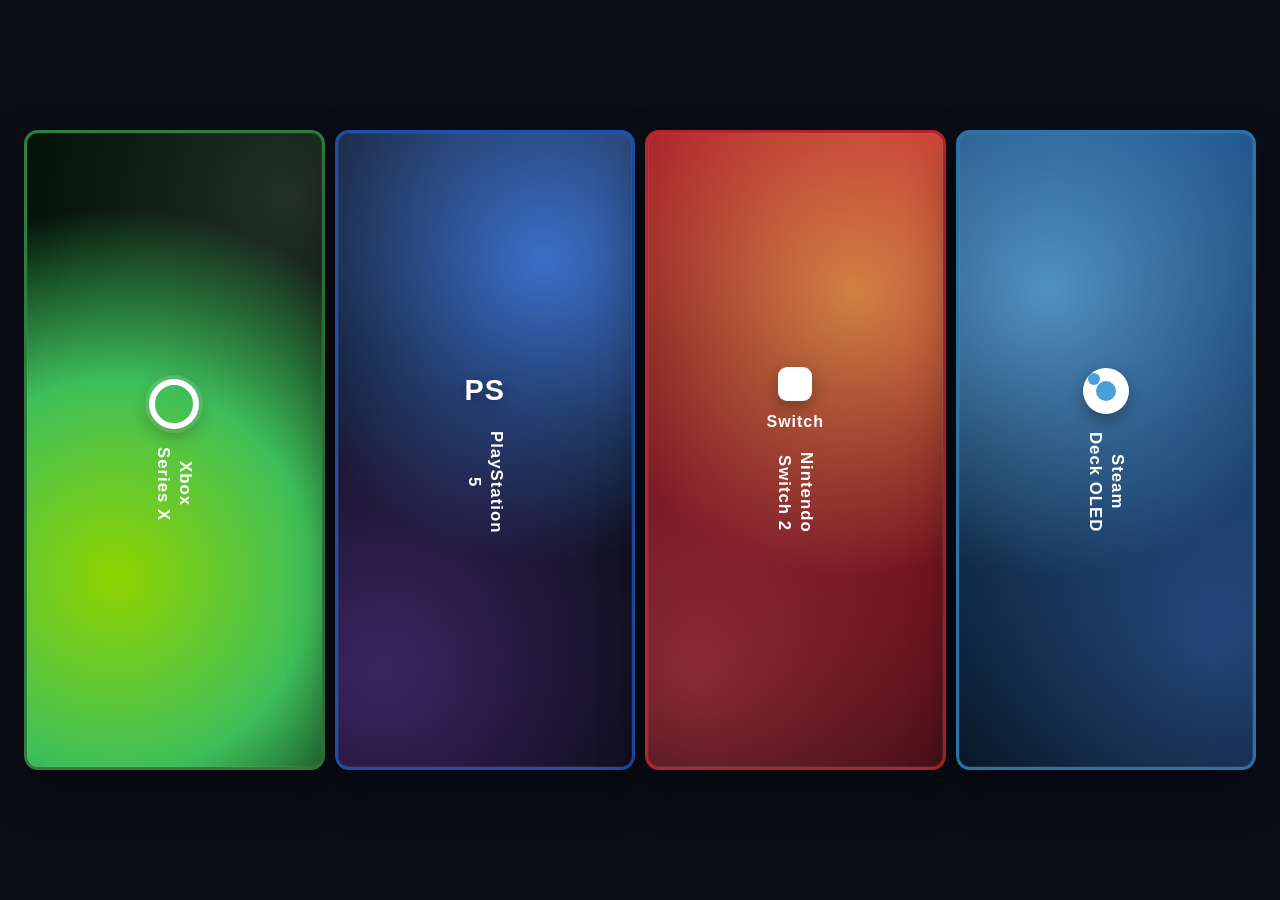
==== html/index.html @ 854f0291 "Agregar archivos HTML y CSS para la interfaz de la zona de juegos" ====
<!DOCTYPE html>
<html lang="es">
<head>
    <meta charset="UTF-8">
    <meta name="viewport" content="width=device-width, initial-scale=1.0">
    <title>Game Zone🎮</title>
    <link rel="stylesheet" href="../css/index.css">
</head>
<body>

    <main class="pantalla-consolas">

        <div class="mosaico-consolas">

            <article class="franja franja-xbox">
                <div class="franja-colapsada">
                    <div class="logo-marca logo-xbox">
                        <span class="aro-xbox"></span>
                    </div>
                    <h3 class="franja-nombre">Xbox<br>Series X</h3>
                </div>
                <div class="franja-expandida">
                    <span class="marca">Microsoft</span>
                    <h3>Xbox Series X</h3>
                    <p class="franja-control">Control: <strong>Xbox Wireless Controller</strong></p>

                    <p class="franja-subtitulo">Juegos más destacados</p>
                    <div class="juegos-destacados">
                        <div class="juego-bloque jb-1"><span>Halo Infinite</span></div>
                        <div class="juego-bloque jb-2"><span>Forza Horizon 5</span></div>
                        <div class="juego-bloque jb-3"><span>Gears 5</span></div>
                        <div class="juego-bloque jb-4"><span>Starfield</span></div>
                    </div>
                </div>
            </article>

            <article class="franja franja-ps5">
                <div class="franja-colapsada">
                    <div class="logo-marca logo-ps">
                        <span>PS</span>
                    </div>
                    <h3 class="franja-nombre">PlayStation<br>5</h3>
                </div>
                <div class="franja-expandida">
                    <span class="marca">Sony</span>
                    <h3>PlayStation 5</h3>
                    <p class="franja-control">Control: <strong>DualSense</strong></p>

                    <p class="franja-subtitulo">Juegos más destacados</p>
                    <div class="juegos-destacados">
                        <div class="juego-bloque jb-1"><span>The Last of Us Part II</span></div>
                        <div class="juego-bloque jb-2"><span>God of War Ragnarök</span></div>
                        <div class="juego-bloque jb-3"><span>Spider-Man 2</span></div>
                        <div class="juego-bloque jb-4"><span>Final Fantasy VII Rebirth</span></div>
                    </div>
                </div>
            </article>

            <article class="franja franja-switch">
                <div class="franja-colapsada">
                    <div class="logo-marca logo-switch">
                        <span class="ficha-roja"></span>
                        <span class="texto-switch">Switch</span>
                    </div>
                    <h3 class="franja-nombre">Nintendo<br>Switch 2</h3>
                </div>
                <div class="franja-expandida">
                    <span class="marca">Nintendo</span>
                    <h3>Nintendo Switch 2</h3>
                    <p class="franja-control">Control: <strong>Joy-Con 2</strong></p>

                    <p class="franja-subtitulo">Juegos más destacados</p>
                    <div class="juegos-destacados">
                        <div class="juego-bloque jb-1"><span>Mario Kart World</span></div>
                        <div class="juego-bloque jb-2"><span>Zelda: Tears of the Kingdom</span></div>
                        <div class="juego-bloque jb-3"><span>Animal Crossing</span></div>
                        <div class="juego-bloque jb-4"><span>Donkey Kong Country</span></div>
                    </div>
                </div>
            </article>

            <article class="franja franja-steam">
                <div class="franja-colapsada">
                    <div class="logo-marca logo-steam">
                        <span class="engranaje-steam"></span>
                    </div>
                    <h3 class="franja-nombre">Steam<br>Deck OLED</h3>
                </div>
                <div class="franja-expandida">
                    <span class="marca">Valve</span>
                    <h3>Steam Deck OLED</h3>
                    <p class="franja-control">Control: <strong>Mandos integrados</strong></p>

                    <p class="franja-subtitulo">Juegos más destacados</p>
                    <div class="juegos-destacados">
                        <div class="juego-bloque jb-1"><span>Elden Ring</span></div>
                        <div class="juego-bloque jb-2"><span>Baldur's Gate 3</span></div>
                        <div class="juego-bloque jb-3"><span>Cyberpunk 2077</span></div>
                        <div class="juego-bloque jb-4"><span>Hades II</span></div>
                    </div>
                </div>
            </article>

        </div>

    </main>

</body>
</html>
---- css/index.css ----
/* ===== Variables y base ===== */

:root {
    --fondo: #0b0d17;
    --borde: #272c42;
    --texto: #eef0f8;
    --ps5: #2e6ff2;
    --xbox: #3fbf5a;
    --xbox-lima: #8fd400;
    --switch: #e63946;
    --steam: #4a9fd8;
    --radio: 14px;
}

* {
    margin: 0;
    padding: 0;
    box-sizing: border-box;
}

html, body {
    height: 100%;
}

body {
    font-family: "Segoe UI", Tahoma, Geneva, Verdana, sans-serif;
    background-color: var(--fondo);
    color: var(--texto);
    line-height: 1.6;
}

/* ===== Pantalla única: mosaico de consolas ===== */

.pantalla-consolas {
    display: flex;
    align-items: center;
    justify-content: center;
    min-height: 100vh;
    padding: 24px;
}

.mosaico-consolas {
    display: flex;
    gap: 10px;
    width: 100%;
    max-width: 1300px;
    height: 640px;
}

.franja {
    position: relative;
    flex: 1;
    display: flex;
    align-items: center;
    border-radius: var(--radio);
    overflow: hidden;
    cursor: pointer;
    border: 3px solid var(--borde-marca, var(--borde));
    box-shadow: 0 20px 45px rgba(0, 0, 0, 0.4), inset 0 0 0 1px rgba(255, 255, 255, 0.06);
    transition: flex-grow 0.6s cubic-bezier(0.2, 0.8, 0.2, 1),
                box-shadow 0.4s ease,
                border-color 0.4s ease;
    color: #fff;
}

.franja:hover {
    border-color: #ffffff;
    box-shadow: 0 20px 55px rgba(0, 0, 0, 0.5),
                0 0 0 4px var(--glow-marca, rgba(255, 255, 255, 0.25)),
                0 0 55px 6px var(--glow-marca, rgba(255, 255, 255, 0.25));
}

.franja-xbox { --borde-marca: #2f7d3f; --glow-marca: rgba(143, 212, 0, 0.55); }
.franja-ps5 { --borde-marca: #1d4fb0; --glow-marca: rgba(70, 140, 255, 0.55); }
.franja-switch { --borde-marca: #b5232f; --glow-marca: rgba(230, 57, 70, 0.55); }
.franja-steam { --borde-marca: #2a72a8; --glow-marca: rgba(74, 159, 216, 0.55); }

.mosaico-consolas:hover .franja {
    flex-grow: 1;
}

.mosaico-consolas:hover .franja:hover {
    flex-grow: 6;
}

/* ---- Contenido visible mientras la franja está angosta ---- */

.franja-colapsada {
    position: absolute;
    inset: 0;
    z-index: 1;
    display: flex;
    flex-direction: column;
    align-items: center;
    justify-content: center;
    gap: 18px;
    padding: 20px;
    text-align: center;
    opacity: 1;
    transition: opacity 0.35s ease;
}

.franja:hover .franja-colapsada {
    opacity: 0;
    pointer-events: none;
}

.franja-nombre {
    font-size: 1.05rem;
    line-height: 1.3;
    writing-mode: vertical-rl;
    text-orientation: mixed;
    letter-spacing: 1px;
}

/* ---- Contenido que aparece al expandirse ---- */

.franja-expandida {
    position: relative;
    z-index: 1;
    width: 100%;
    padding: 40px;
    opacity: 0;
    transform: translateY(10px);
    transition: opacity 0.4s ease 0.15s, transform 0.4s ease 0.15s;
}

.franja:hover .franja-expandida {
    opacity: 1;
    transform: translateY(0);
}

.franja-expandida .marca {
    font-size: 0.75rem;
    font-weight: 700;
    letter-spacing: 2px;
    text-transform: uppercase;
    color: rgba(255, 255, 255, 0.7);
}

.franja-expandida h3 {
    font-size: 1.8rem;
    margin: 6px 0 12px;
    white-space: nowrap;
}

.franja-control {
    font-size: 0.9rem;
    color: rgba(255, 255, 255, 0.85);
    margin-bottom: 26px;
}

.franja-subtitulo {
    font-size: 0.75rem;
    font-weight: 700;
    letter-spacing: 1.5px;
    text-transform: uppercase;
    color: rgba(255, 255, 255, 0.6);
    margin-bottom: 14px;
}

.juegos-destacados {
    display: grid;
    grid-template-columns: repeat(4, 1fr);
    gap: 14px;
    max-width: 640px;
}

.juego-bloque {
    position: relative;
    aspect-ratio: 3 / 4;
    display: flex;
    align-items: flex-end;
    border-radius: 10px;
    padding: 12px;
    overflow: hidden;
    border: 2px solid rgba(255, 255, 255, 0.14);
    box-shadow: 0 10px 22px rgba(0, 0, 0, 0.4);
    transition: transform 0.25s ease, border-color 0.25s ease, box-shadow 0.25s ease;
}

.juego-bloque:hover {
    transform: translateY(-6px);
    border-color: var(--borde-bloque, rgba(255, 255, 255, 0.5));
    box-shadow: 0 14px 28px rgba(0, 0, 0, 0.5), 0 0 20px var(--borde-bloque, rgba(255, 255, 255, 0.35));
}

.juego-bloque span {
    position: relative;
    z-index: 1;
    font-size: 0.85rem;
    font-weight: 700;
    line-height: 1.25;
    text-shadow: 0 2px 10px rgba(0, 0, 0, 0.7);
}

/* Cada bloque simula una portada con un patrón abstracto distinto,
   hecho solo con gradientes de CSS (sin ninguna imagen ni arte real). */

.juego-bloque::before,
.juego-bloque::after {
    content: "";
    position: absolute;
}

/* jb-1: franjas diagonales */
.jb-1 {
    --borde-bloque: rgba(255, 140, 66, 0.7);
    background: linear-gradient(155deg, #b6551f, #401708);
}

.jb-1::before {
    inset: 0;
    background: repeating-linear-gradient(
        45deg,
        rgba(255, 255, 255, 0.08) 0 10px,
        transparent 10px 26px
    );
}

.jb-1::after {
    left: -20%;
    right: -20%;
    bottom: -30%;
    height: 60%;
    background: radial-gradient(circle, rgba(255, 255, 255, 0.18), transparent 70%);
}

/* jb-2: círculos concéntricos */
.jb-2 {
    --borde-bloque: rgba(184, 108, 255, 0.7);
    background: linear-gradient(155deg, #7c3fc9, #2a1345);
}

.jb-2::before {
    top: 14%;
    right: -18%;
    width: 70%;
    aspect-ratio: 1;
    border-radius: 50%;
    border: 2px solid rgba(255, 255, 255, 0.16);
    box-shadow: inset 0 0 0 16px rgba(255, 255, 255, 0.05);
}

.jb-2::after {
    inset: 0;
    background: linear-gradient(180deg, transparent 60%, rgba(0, 0, 0, 0.55));
}

/* jb-3: cuadrícula fina */
.jb-3 {
    --borde-bloque: rgba(66, 224, 168, 0.7);
    background: linear-gradient(155deg, #1a8f63, #0a3324);
}

.jb-3::before {
    inset: 0;
    background-image:
        linear-gradient(0deg, rgba(255, 255, 255, 0.09) 1px, transparent 1px),
        linear-gradient(90deg, rgba(255, 255, 255, 0.09) 1px, transparent 1px);
    background-size: 18px 18px;
}

.jb-3::after {
    left: 0;
    right: 0;
    bottom: -10%;
    height: 55%;
    background: linear-gradient(180deg, transparent, rgba(0, 0, 0, 0.6));
}

/* jb-4: rayo/destello angular */
.jb-4 {
    --borde-bloque: rgba(255, 209, 66, 0.7);
    background: linear-gradient(155deg, #c98a1f, #402c08);
}

.jb-4::before {
    top: -30%;
    left: 30%;
    width: 3px;
    height: 160%;
    background: rgba(255, 255, 255, 0.35);
    transform: rotate(20deg);
    box-shadow: -24px 10px 0 -1px rgba(255, 255, 255, 0.12),
                24px -10px 0 -1px rgba(255, 255, 255, 0.12);
}

.jb-4::after {
    inset: 0;
    background: radial-gradient(circle at 30% 100%, rgba(255, 255, 255, 0.2), transparent 60%);
}

/* ---- Logos hechos con CSS puro ---- */

.logo-marca {
    display: flex;
    align-items: center;
    justify-content: center;
}

.logo-ps span {
    font-size: 1.8rem;
    font-weight: 800;
    letter-spacing: 1px;
    text-shadow: 0 4px 14px rgba(0, 0, 0, 0.35);
}

.logo-xbox .aro-xbox {
    width: 50px;
    height: 50px;
    border-radius: 50%;
    border: 6px solid #fff;
    box-shadow: 0 0 0 4px rgba(255, 255, 255, 0.15), 0 6px 18px rgba(0, 0, 0, 0.3);
}

.logo-switch {
    flex-direction: column;
    gap: 8px;
}

.logo-switch .ficha-roja {
    width: 34px;
    height: 34px;
    border-radius: 9px;
    background-color: #fff;
    box-shadow: 0 6px 16px rgba(0, 0, 0, 0.3);
}

.logo-switch .texto-switch {
    font-size: 1rem;
    font-weight: 800;
    letter-spacing: 1px;
}

.logo-steam .engranaje-steam {
    position: relative;
    width: 46px;
    height: 46px;
    border-radius: 50%;
    background-color: #fff;
    box-shadow: 0 6px 16px rgba(0, 0, 0, 0.3);
}

.logo-steam .engranaje-steam::before {
    content: "";
    position: absolute;
    top: 50%;
    left: 50%;
    width: 20px;
    height: 20px;
    border-radius: 50%;
    background-color: var(--steam);
    transform: translate(-50%, -50%);
}

.logo-steam .engranaje-steam::after {
    content: "";
    position: absolute;
    top: 5px;
    left: 5px;
    width: 12px;
    height: 12px;
    border-radius: 50%;
    background-color: var(--steam);
}

/* =========================================================
   Fondo temático de cada franja
   ========================================================= */

.franja-xbox {
    background:
        radial-gradient(circle at 30% 70%, var(--xbox-lima) 0%, var(--xbox) 40%, transparent 75%),
        radial-gradient(circle at 90% 10%, rgba(255, 255, 255, 0.12), transparent 40%),
        #04140a;
}

.franja-ps5 {
    background:
        radial-gradient(circle at 70% 20%, rgba(70, 140, 255, 0.75), transparent 55%),
        radial-gradient(circle at 15% 85%, rgba(155, 90, 255, 0.35), transparent 55%),
        linear-gradient(200deg, #1b2130 0%, #0a0d16 55%, #05070d 100%);
}

.franja-switch {
    background:
        radial-gradient(circle at 70% 25%, rgba(255, 214, 92, 0.55), transparent 55%),
        radial-gradient(circle at 15% 85%, rgba(255, 90, 110, 0.4), transparent 55%),
        linear-gradient(200deg, #c0202f 0%, #6e0f1c 55%, #22060b 100%);
}

.franja-steam {
    background:
        radial-gradient(circle at 30% 25%, rgba(120, 200, 255, 0.6), transparent 55%),
        radial-gradient(circle at 85% 80%, rgba(90, 140, 255, 0.3), transparent 55%),
        linear-gradient(200deg, #1c5188 0%, #10304f 55%, #061420 100%);
}

/* ===== Responsive ===== */

@media (max-width: 768px) {
    .pantalla-consolas {
        padding: 16px;
    }

    /* En pantallas medianas el mosaico se apila en columna:
       cada franja se expande en altura en vez de en ancho. */
    .mosaico-consolas {
        flex-direction: column;
        height: auto;
    }

    .franja {
        flex: none;
        height: 90px;
        transition: height 0.6s cubic-bezier(0.2, 0.8, 0.2, 1);
    }

    .mosaico-consolas:hover .franja {
        flex-grow: 0;
    }

    .franja:hover {
        height: 420px;
    }

    .franja-nombre {
        writing-mode: horizontal-tb;
    }

    .franja-colapsada {
        flex-direction: row;
        gap: 14px;
    }

    .franja-expandida {
        padding: 24px;
    }

    .franja-expandida h3 {
        white-space: normal;
    }

    .juegos-destacados {
        grid-template-columns: repeat(2, 1fr);
        max-width: none;
    }
}
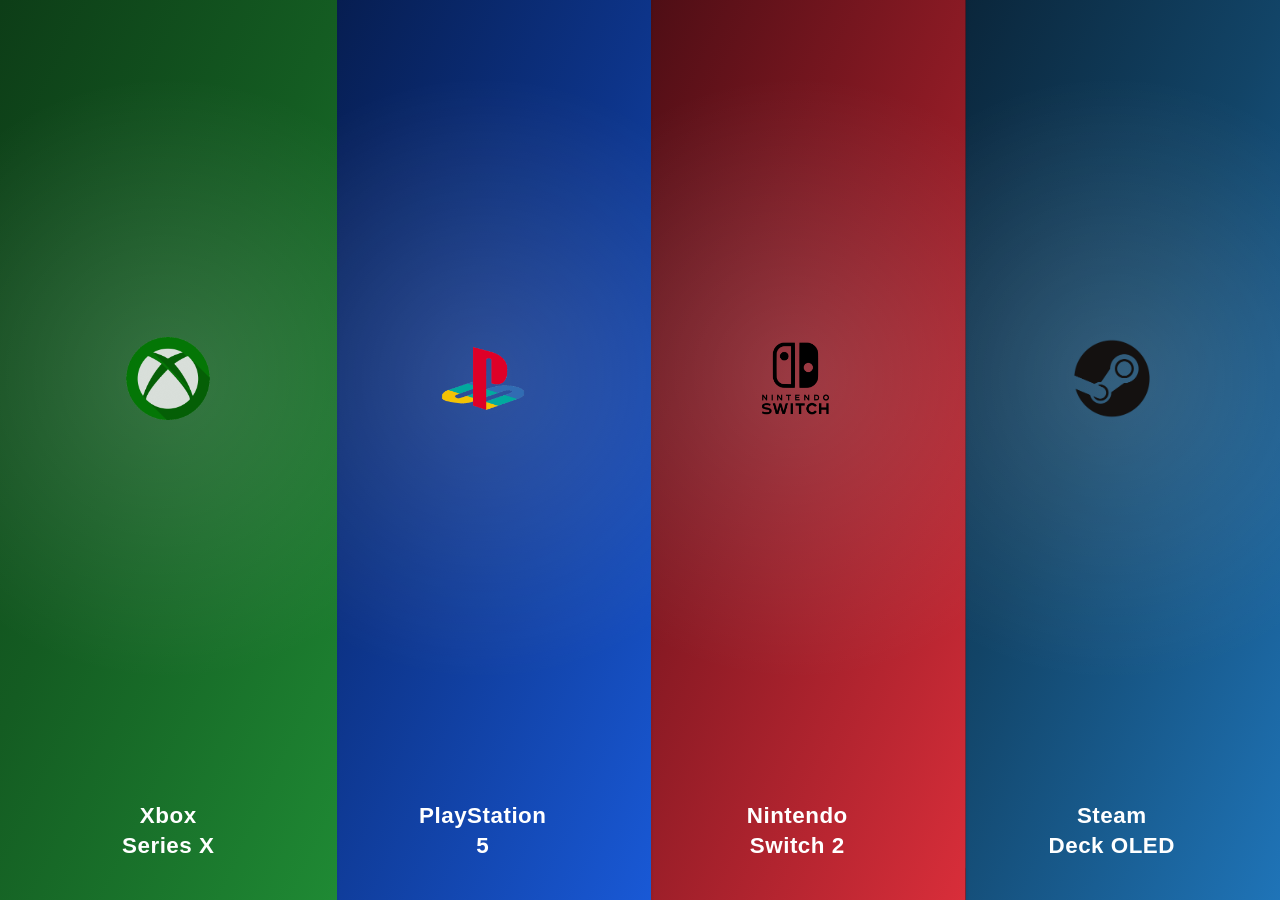
==== commit 432cbcbe: "Se mejoro el diseño de la pagina y se agregaron las imagenes de los video juegos y los logos de cada" ====
--- a/html/index.html
+++ b/html/index.html
@@ -13,10 +13,9 @@
         <div class="mosaico-consolas">
 
             <article class="franja franja-xbox">
+                <div class="franja-fondo-consola"></div>
+                <div class="franja-fondo-marca"></div>
                 <div class="franja-colapsada">
-                    <div class="logo-marca logo-xbox">
-                        <span class="aro-xbox"></span>
-                    </div>
                     <h3 class="franja-nombre">Xbox<br>Series X</h3>
                 </div>
                 <div class="franja-expandida">
@@ -26,19 +25,18 @@
 
                     <p class="franja-subtitulo">Juegos más destacados</p>
                     <div class="juegos-destacados">
-                        <div class="juego-bloque jb-1"><span>Halo Infinite</span></div>
-                        <div class="juego-bloque jb-2"><span>Forza Horizon 5</span></div>
-                        <div class="juego-bloque jb-3"><span>Gears 5</span></div>
-                        <div class="juego-bloque jb-4"><span>Starfield</span></div>
+                        <div class="juego-bloque jb-1 jb-foto"><img src="../imagnes/halo-infinite.webp" alt="Halo Infinite"><span>Halo Infinite</span></div>
+                        <div class="juego-bloque jb-2 jb-foto"><img src="../imagnes/forza-horizon-6-japan.jpg" alt="Forza Horizon 5"><span>Forza Horizon 5</span></div>
+                        <div class="juego-bloque jb-3 jb-foto"><img src="../imagnes/gears-5.jpg" alt="Gears 5"><span>Gears 5</span></div>
+                        <div class="juego-bloque jb-4 jb-foto"><img src="../imagnes/starfield.jpg" alt="Starfield"><span>Starfield</span></div>
                     </div>
                 </div>
             </article>
 
             <article class="franja franja-ps5">
+                <div class="franja-fondo-consola"></div>
+                <div class="franja-fondo-marca"></div>
                 <div class="franja-colapsada">
-                    <div class="logo-marca logo-ps">
-                        <span>PS</span>
-                    </div>
                     <h3 class="franja-nombre">PlayStation<br>5</h3>
                 </div>
                 <div class="franja-expandida">
@@ -48,20 +46,18 @@
 
                     <p class="franja-subtitulo">Juegos más destacados</p>
                     <div class="juegos-destacados">
-                        <div class="juego-bloque jb-1"><span>The Last of Us Part II</span></div>
-                        <div class="juego-bloque jb-2"><span>God of War Ragnarök</span></div>
-                        <div class="juego-bloque jb-3"><span>Spider-Man 2</span></div>
-                        <div class="juego-bloque jb-4"><span>Final Fantasy VII Rebirth</span></div>
+                        <div class="juego-bloque jb-1 jb-foto"><img src="../imagnes/the_las_of_us_2.jpg" alt="The Last of Us Part II"><span>The Last of Us Part II</span></div>
+                        <div class="juego-bloque jb-2 jb-foto"><img src="../imagnes/god_of_war.jpg" alt="God of War Ragnarök"><span>God of War Ragnarök</span></div>
+                        <div class="juego-bloque jb-3 jb-foto"><img src="../imagnes/spider_man_2.jpg" alt="Spider-Man 2"><span>Spider-Man 2</span></div>
+                        <div class="juego-bloque jb-4 jb-foto"><img src="../imagnes/FFVIIRemake.png" alt="Final Fantasy VII Rebirth"><span>Final Fantasy VII Rebirth</span></div>
                     </div>
                 </div>
             </article>
 
             <article class="franja franja-switch">
+                <div class="franja-fondo-consola"></div>
+                <div class="franja-fondo-marca"></div>
                 <div class="franja-colapsada">
-                    <div class="logo-marca logo-switch">
-                        <span class="ficha-roja"></span>
-                        <span class="texto-switch">Switch</span>
-                    </div>
                     <h3 class="franja-nombre">Nintendo<br>Switch 2</h3>
                 </div>
                 <div class="franja-expandida">
@@ -71,19 +67,18 @@
 
                     <p class="franja-subtitulo">Juegos más destacados</p>
                     <div class="juegos-destacados">
-                        <div class="juego-bloque jb-1"><span>Mario Kart World</span></div>
-                        <div class="juego-bloque jb-2"><span>Zelda: Tears of the Kingdom</span></div>
-                        <div class="juego-bloque jb-3"><span>Animal Crossing</span></div>
-                        <div class="juego-bloque jb-4"><span>Donkey Kong Country</span></div>
+                        <div class="juego-bloque jb-1 jb-foto"><img src="../imagnes/Mario_Kart_World_Cover_Artwork.png" alt="Mario Kart World"><span>Mario Kart World</span></div>
+                        <div class="juego-bloque jb-2 jb-foto"><img src="../imagnes/The_Legend_of_Zelda_Tears_of_the_Kingdom_cover.jpg" alt="Zelda: Tears of the Kingdom"><span>Zelda: Tears of the Kingdom</span></div>
+                        <div class="juego-bloque jb-3 jb-foto"><img src="../imagnes/animal_crossing.jpg" alt="Animal Crossing"><span>Animal Crossing</span></div>
+                        <div class="juego-bloque jb-4 jb-foto"><img src="../imagnes/donkey_kong.jpg" alt="Donkey Kong Country"><span>Donkey Kong Country</span></div>
                     </div>
                 </div>
             </article>
 
             <article class="franja franja-steam">
+                <div class="franja-fondo-consola"></div>
+                <div class="franja-fondo-marca"></div>
                 <div class="franja-colapsada">
-                    <div class="logo-marca logo-steam">
-                        <span class="engranaje-steam"></span>
-                    </div>
                     <h3 class="franja-nombre">Steam<br>Deck OLED</h3>
                 </div>
                 <div class="franja-expandida">
@@ -93,10 +88,10 @@
 
                     <p class="franja-subtitulo">Juegos más destacados</p>
                     <div class="juegos-destacados">
-                        <div class="juego-bloque jb-1"><span>Elden Ring</span></div>
-                        <div class="juego-bloque jb-2"><span>Baldur's Gate 3</span></div>
-                        <div class="juego-bloque jb-3"><span>Cyberpunk 2077</span></div>
-                        <div class="juego-bloque jb-4"><span>Hades II</span></div>
+                        <div class="juego-bloque jb-1 jb-foto"><img src="../imagnes/elden_ring.jpg" alt="Elden Ring"><span>Elden Ring</span></div>
+                        <div class="juego-bloque jb-2 jb-foto"><img src="../imagnes/baldurs_gate_3.jpg" alt="Baldur's Gate 3"><span>Baldur's Gate 3</span></div>
+                        <div class="juego-bloque jb-3 jb-foto"><img src="../imagnes/cyberpunk_2077.jpg" alt="Cyberpunk 2077"><span>Cyberpunk 2077</span></div>
+                        <div class="juego-bloque jb-4 jb-foto"><img src="../imagnes/Hades_2_cover_art.jpeg" alt="Hades II"><span>Hades II</span></div>
                     </div>
                 </div>
             </article>
--- a/css/index.css
+++ b/css/index.css
@@ -33,18 +33,17 @@
 
 .pantalla-consolas {
     display: flex;
-    align-items: center;
+    align-items: stretch;
     justify-content: center;
-    min-height: 100vh;
-    padding: 24px;
+    height: 100vh;
+    width: 100vw;
+    overflow: hidden;
 }
 
 .mosaico-consolas {
     display: flex;
-    gap: 10px;
     width: 100%;
-    max-width: 1300px;
-    height: 640px;
+    height: 100%;
 }
 
 .franja {
@@ -52,28 +51,87 @@
     flex: 1;
     display: flex;
     align-items: center;
-    border-radius: var(--radio);
+    overflow: visible;
+    cursor: pointer;
+    color: #fff;
+    transition: flex-grow 0.6s cubic-bezier(0.2, 0.8, 0.2, 1),
+                filter 0.4s ease;
+}
+
+.franja-colapsada,
+.franja-expandida {
     overflow: hidden;
-    cursor: pointer;
-    border: 3px solid var(--borde-marca, var(--borde));
-    box-shadow: 0 20px 45px rgba(0, 0, 0, 0.4), inset 0 0 0 1px rgba(255, 255, 255, 0.06);
-    transition: flex-grow 0.6s cubic-bezier(0.2, 0.8, 0.2, 1),
-                box-shadow 0.4s ease,
-                border-color 0.4s ease;
-    color: #fff;
-}
+}
+
+/* Cada franja (salvo la primera) se solapa un poco con la anterior
+   y recorta su propio borde izquierdo en zigzag, de modo que el
+   "diente" de rasgadura queda pintado con su propio color por encima
+   del color de la franja vecina: parece papel rasgado, no un hueco. */
+.franja:not(:first-child) {
+    margin-left: -22px;
+    clip-path: polygon(
+        22px 0, 100% 0, 100% 100%, 22px 100%,
+        22px 96.5%, 6px 93%, 19px 89.5%, 4px 86%, 20px 82.5%,
+        5px 79%, 21px 75.5%, 3px 72%, 18px 68.5%, 6px 65%,
+        20px 61.5%, 4px 58%, 19px 54.5%, 5px 51%, 21px 47.5%,
+        3px 44%, 20px 40.5%, 6px 37%, 21px 33.5%, 4px 30%,
+        18px 26.5%, 5px 23%, 20px 19.5%, 3px 16%, 19px 12.5%,
+        6px 9%, 21px 5.5%, 4px 2%, 22px 0
+    );
+}
+
+/* Índice ascendente de izquierda a derecha para que cada diente
+   quede por encima de la franja que tiene detrás. */
+.franja:nth-child(1) { z-index: 4; }
+.franja:nth-child(2) { z-index: 3; }
+.franja:nth-child(3) { z-index: 2; }
+.franja:nth-child(4) { z-index: 1; }
 
 .franja:hover {
-    border-color: #ffffff;
-    box-shadow: 0 20px 55px rgba(0, 0, 0, 0.5),
-                0 0 0 4px var(--glow-marca, rgba(255, 255, 255, 0.25)),
-                0 0 55px 6px var(--glow-marca, rgba(255, 255, 255, 0.25));
-}
-
-.franja-xbox { --borde-marca: #2f7d3f; --glow-marca: rgba(143, 212, 0, 0.55); }
-.franja-ps5 { --borde-marca: #1d4fb0; --glow-marca: rgba(70, 140, 255, 0.55); }
-.franja-switch { --borde-marca: #b5232f; --glow-marca: rgba(230, 57, 70, 0.55); }
-.franja-steam { --borde-marca: #2a72a8; --glow-marca: rgba(74, 159, 216, 0.55); }
+    filter: brightness(1.08);
+    z-index: 10;
+}
+
+/* Sombra sutil pegada al filo rasgado para dar profundidad,
+   como si el "papel" de encima proyectara sombra sobre el de abajo. */
+.franja:not(:first-child)::before {
+    content: "";
+    position: absolute;
+    top: 0;
+    left: 0;
+    width: 34px;
+    height: 100%;
+    z-index: 1;
+    pointer-events: none;
+    background: linear-gradient(90deg,
+        rgba(0, 0, 0, 0.5) 0%,
+        rgba(0, 0, 0, 0.22) 35%,
+        transparent 75%);
+}
+
+.franja-xbox {
+    --borde-marca: #2f7d3f;
+    --glow-marca: rgba(143, 212, 0, 0.55);
+    --color-marca: #9bf00b;
+}
+
+.franja-ps5 {
+    --borde-marca: #1d4fb0;
+    --glow-marca: rgba(70, 140, 255, 0.55);
+    --color-marca: #4d95ff;
+}
+
+.franja-switch {
+    --borde-marca: #b5232f;
+    --glow-marca: rgba(230, 57, 70, 0.55);
+    --color-marca: #ff4655;
+}
+
+.franja-steam {
+    --borde-marca: #2a72a8;
+    --glow-marca: rgba(74, 159, 216, 0.55);
+    --color-marca: #4fc3f7;
+}
 
 .mosaico-consolas:hover .franja {
     flex-grow: 1;
@@ -92,9 +150,9 @@
     display: flex;
     flex-direction: column;
     align-items: center;
-    justify-content: center;
-    gap: 18px;
-    padding: 20px;
+    justify-content: flex-end;
+    gap: 10px;
+    padding: 0 20px 12%;
     text-align: center;
     opacity: 1;
     transition: opacity 0.35s ease;
@@ -106,11 +164,18 @@
 }
 
 .franja-nombre {
-    font-size: 1.05rem;
+    font-size: 1.4rem;
+    font-weight: 700;
     line-height: 1.3;
-    writing-mode: vertical-rl;
-    text-orientation: mixed;
-    letter-spacing: 1px;
+    letter-spacing: 0.5px;
+}
+
+.franja-eslogan {
+    font-size: 0.9rem;
+    line-height: 1.4;
+    color: rgba(255, 255, 255, 0.85);
+    margin-bottom: 8px;
+    max-width: 220px;
 }
 
 /* ---- Contenido que aparece al expandirse ---- */
@@ -130,6 +195,82 @@
     transform: translateY(0);
 }
 
+/* El panel expandido de cada consola muestra un fondo con los
+   colores propios de su marca y su logo en grande como marca de
+   agua, en vez de la foto de la consola (que solo se ve en la
+   miniatura contraída). Este bloque cubre TODA la franja (no solo
+   la caja de texto de .franja-expandida, que no tiene altura
+   propia) y solo se muestra cuando la franja está en hover. */
+.franja-fondo-marca {
+    position: absolute;
+    inset: 0;
+    z-index: 0;
+    opacity: 1;
+    pointer-events: none;
+    transition: opacity 0.4s ease;
+}
+
+.franja:hover .franja-fondo-marca {
+    opacity: 0;
+}
+
+.franja-fondo-marca::after {
+    content: "";
+    position: absolute;
+    top: 42%;
+    left: 50%;
+    transform: translate(-50%, -50%);
+}
+
+.franja-xbox .franja-fondo-marca {
+    background:
+        radial-gradient(circle at 50% 42%, rgba(255, 255, 255, 0.14) 0%, transparent 55%),
+        linear-gradient(115deg, #0d3d17 0%, #145c22 45%, #1f8a34 100%);
+}
+
+.franja-xbox .franja-fondo-marca::after {
+    width: 150px;
+    height: 150px;
+    background: url("../imagnes/logo_xbox.png") center / contain no-repeat;
+    opacity: 0.9;
+}
+
+.franja-ps5 .franja-fondo-marca {
+    background:
+        radial-gradient(circle at 50% 42%, rgba(255, 255, 255, 0.14) 0%, transparent 55%),
+        linear-gradient(115deg, #061c4d 0%, #0d3489 45%, #1959d6 100%);
+}
+
+.franja-ps5 .franja-fondo-marca::after {
+    width: 130px;
+    height: 130px;
+    background: url("../imagnes/play_station.png") center / contain no-repeat;
+}
+
+.franja-switch .franja-fondo-marca {
+    background:
+        radial-gradient(circle at 50% 42%, rgba(255, 255, 255, 0.14) 0%, transparent 55%),
+        linear-gradient(115deg, #4a0d14 0%, #8a1a24 45%, #d92e3a 100%);
+}
+
+.franja-switch .franja-fondo-marca::after {
+    width: 130px;
+    height: 130px;
+    background: url("../imagnes/logo_nintendo.png") center / contain no-repeat;
+}
+
+.franja-steam .franja-fondo-marca {
+    background:
+        radial-gradient(circle at 50% 42%, rgba(255, 255, 255, 0.14) 0%, transparent 55%),
+        linear-gradient(115deg, #0a2438 0%, #124467 45%, #1f74b8 100%);
+}
+
+.franja-steam .franja-fondo-marca::after {
+    width: 140px;
+    height: 140px;
+    background: url("../imagnes/logo_steam.png") center / contain no-repeat;
+}
+
 .franja-expandida .marca {
     font-size: 0.75rem;
     font-weight: 700;
@@ -174,24 +315,45 @@
     border-radius: 10px;
     padding: 12px;
     overflow: hidden;
-    border: 2px solid rgba(255, 255, 255, 0.14);
-    box-shadow: 0 10px 22px rgba(0, 0, 0, 0.4);
-    transition: transform 0.25s ease, border-color 0.25s ease, box-shadow 0.25s ease;
+    border: 2px solid var(--color-marca, rgba(255, 255, 255, 0.5));
+    box-shadow:
+        0 10px 22px rgba(0, 0, 0, 0.45),
+        0 0 14px -2px var(--color-marca, transparent),
+        inset 0 0 12px -4px var(--color-marca, transparent);
+    transition: transform 0.25s ease, box-shadow 0.25s ease;
 }
 
 .juego-bloque:hover {
     transform: translateY(-6px);
-    border-color: var(--borde-bloque, rgba(255, 255, 255, 0.5));
-    box-shadow: 0 14px 28px rgba(0, 0, 0, 0.5), 0 0 20px var(--borde-bloque, rgba(255, 255, 255, 0.35));
+    box-shadow:
+        0 14px 28px rgba(0, 0, 0, 0.55),
+        0 0 26px 2px var(--color-marca, rgba(255, 255, 255, 0.4)),
+        inset 0 0 18px -4px var(--color-marca, transparent);
 }
 
 .juego-bloque span {
     position: relative;
-    z-index: 1;
+    z-index: 2;
     font-size: 0.85rem;
     font-weight: 700;
     line-height: 1.25;
     text-shadow: 0 2px 10px rgba(0, 0, 0, 0.7);
+}
+
+/* ---- Bloques con foto real del juego ---- */
+
+.juego-bloque img {
+    position: absolute;
+    inset: 0;
+    width: 100%;
+    height: 100%;
+    object-fit: cover;
+    z-index: 0;
+    transition: transform 0.35s ease;
+}
+
+.juego-bloque.jb-foto:hover img {
+    transform: scale(1.06);
 }
 
 /* Cada bloque simula una portada con un patrón abstracto distinto,
@@ -291,130 +453,106 @@
     background: radial-gradient(circle at 30% 100%, rgba(255, 255, 255, 0.2), transparent 60%);
 }
 
-/* ---- Logos hechos con CSS puro ---- */
-
-.logo-marca {
-    display: flex;
-    align-items: center;
-    justify-content: center;
-}
-
-.logo-ps span {
-    font-size: 1.8rem;
-    font-weight: 800;
-    letter-spacing: 1px;
-    text-shadow: 0 4px 14px rgba(0, 0, 0, 0.35);
-}
-
-.logo-xbox .aro-xbox {
-    width: 50px;
-    height: 50px;
-    border-radius: 50%;
-    border: 6px solid #fff;
-    box-shadow: 0 0 0 4px rgba(255, 255, 255, 0.15), 0 6px 18px rgba(0, 0, 0, 0.3);
-}
-
-.logo-switch {
-    flex-direction: column;
-    gap: 8px;
-}
-
-.logo-switch .ficha-roja {
-    width: 34px;
-    height: 34px;
-    border-radius: 9px;
-    background-color: #fff;
-    box-shadow: 0 6px 16px rgba(0, 0, 0, 0.3);
-}
-
-.logo-switch .texto-switch {
-    font-size: 1rem;
-    font-weight: 800;
-    letter-spacing: 1px;
-}
-
-.logo-steam .engranaje-steam {
-    position: relative;
-    width: 46px;
-    height: 46px;
-    border-radius: 50%;
-    background-color: #fff;
-    box-shadow: 0 6px 16px rgba(0, 0, 0, 0.3);
-}
-
-.logo-steam .engranaje-steam::before {
-    content: "";
-    position: absolute;
-    top: 50%;
-    left: 50%;
-    width: 20px;
-    height: 20px;
-    border-radius: 50%;
-    background-color: var(--steam);
-    transform: translate(-50%, -50%);
-}
-
-.logo-steam .engranaje-steam::after {
-    content: "";
-    position: absolute;
-    top: 5px;
-    left: 5px;
-    width: 12px;
-    height: 12px;
-    border-radius: 50%;
-    background-color: var(--steam);
+/* Anula el patrón decorativo de gradientes cuando el bloque ya tiene
+   una foto real, y añade una sombra inferior para que el texto siga
+   siendo legible por encima de la imagen. */
+.juego-bloque.jb-foto::after {
+    content: none;
+}
+
+.juego-bloque.jb-foto::before {
+    inset: 0;
+    z-index: 1;
+    background: linear-gradient(180deg, transparent 40%, rgba(0, 0, 0, 0.75) 100%);
 }
 
 /* =========================================================
    Fondo temático de cada franja
    ========================================================= */
 
-.franja-xbox {
-    background:
-        radial-gradient(circle at 30% 70%, var(--xbox-lima) 0%, var(--xbox) 40%, transparent 75%),
-        radial-gradient(circle at 90% 10%, rgba(255, 255, 255, 0.12), transparent 40%),
-        #04140a;
-}
-
-.franja-ps5 {
-    background:
-        radial-gradient(circle at 70% 20%, rgba(70, 140, 255, 0.75), transparent 55%),
-        radial-gradient(circle at 15% 85%, rgba(155, 90, 255, 0.35), transparent 55%),
-        linear-gradient(200deg, #1b2130 0%, #0a0d16 55%, #05070d 100%);
-}
-
-.franja-switch {
-    background:
-        radial-gradient(circle at 70% 25%, rgba(255, 214, 92, 0.55), transparent 55%),
-        radial-gradient(circle at 15% 85%, rgba(255, 90, 110, 0.4), transparent 55%),
-        linear-gradient(200deg, #c0202f 0%, #6e0f1c 55%, #22060b 100%);
-}
-
-.franja-steam {
-    background:
-        radial-gradient(circle at 30% 25%, rgba(120, 200, 255, 0.6), transparent 55%),
-        radial-gradient(circle at 85% 80%, rgba(90, 140, 255, 0.3), transparent 55%),
-        linear-gradient(200deg, #1c5188 0%, #10304f 55%, #061420 100%);
+/* Color base de cada franja, visible por debajo de las dos capas de
+   fondo (logo de marca en la miniatura, foto de la consola al
+   expandirse). */
+.franja-xbox { background-color: #04140a; }
+.franja-ps5 { background-color: #05070d; }
+.franja-switch { background-color: #22060b; }
+.franja-steam { background-color: #061420; }
+
+/* Foto de la consola con su control: aparece solo cuando la franja se
+   expande. Se escala por altura (auto X%) y se ancla a la derecha para
+   que quede entera, a un costado del texto, sin recortes. El degradado
+   es más opaco a la izquierda, donde van el título y las portadas. */
+.franja-fondo-consola {
+    position: absolute;
+    inset: 0;
+    z-index: 0;
+    opacity: 0;
+    pointer-events: none;
+    transition: opacity 0.5s ease 0.1s;
+}
+
+.franja:hover .franja-fondo-consola {
+    opacity: 1;
+}
+
+.franja-fondo-consola::after {
+    content: "";
+    position: absolute;
+    inset: 0;
+}
+
+.franja-xbox .franja-fondo-consola {
+    background: url("../imagnes/xbox-console-control.png") right 8% center / auto 72% no-repeat;
+}
+
+.franja-xbox .franja-fondo-consola::after {
+    background: linear-gradient(100deg, rgba(4, 20, 10, 0.92) 0%, rgba(4, 20, 10, 0.6) 50%, rgba(4, 20, 10, 0.2) 100%);
+}
+
+.franja-ps5 .franja-fondo-consola {
+    background: url("../imagnes/ps5-console-control.png") right 8% center / auto 78% no-repeat;
+}
+
+.franja-ps5 .franja-fondo-consola::after {
+    background: linear-gradient(100deg, rgba(5, 7, 13, 0.92) 0%, rgba(5, 7, 13, 0.6) 50%, rgba(5, 7, 13, 0.2) 100%);
+}
+
+.franja-switch .franja-fondo-consola {
+    background: url("../imagnes/switch2-console-control.png") right 6% center / auto 62% no-repeat;
+}
+
+.franja-switch .franja-fondo-consola::after {
+    background: linear-gradient(100deg, rgba(34, 6, 11, 0.92) 0%, rgba(34, 6, 11, 0.6) 50%, rgba(34, 6, 11, 0.2) 100%);
+}
+
+.franja-steam .franja-fondo-consola {
+    background: url("../imagnes/steam-deck-console-control.png") right 6% center / auto 58% no-repeat;
+}
+
+.franja-steam .franja-fondo-consola::after {
+    background: linear-gradient(100deg, rgba(6, 20, 32, 0.92) 0%, rgba(6, 20, 32, 0.6) 50%, rgba(6, 20, 32, 0.2) 100%);
 }
 
 /* ===== Responsive ===== */
 
 @media (max-width: 768px) {
     .pantalla-consolas {
-        padding: 16px;
+        height: 100dvh;
     }
 
     /* En pantallas medianas el mosaico se apila en columna:
-       cada franja se expande en altura en vez de en ancho. */
+       cada franja se expande en altura en vez de en ancho,
+       y la rasgadura pasa a ser un filo horizontal. */
     .mosaico-consolas {
         flex-direction: column;
-        height: auto;
+        height: 100%;
     }
 
     .franja {
         flex: none;
         height: 90px;
-        transition: height 0.6s cubic-bezier(0.2, 0.8, 0.2, 1);
+        transition: height 0.6s cubic-bezier(0.2, 0.8, 0.2, 1),
+                    filter 0.4s ease;
     }
 
     .mosaico-consolas:hover .franja {
@@ -425,13 +563,59 @@
         height: 420px;
     }
 
-    .franja-nombre {
-        writing-mode: horizontal-tb;
-    }
-
+    .franja:not(:first-child) {
+        margin-left: 0;
+        margin-top: -22px;
+        clip-path: polygon(
+            0 22px, 0 100%, 100% 100%, 100% 22px,
+            96.5% 22px, 93% 6px, 89.5% 19px, 86% 4px, 82.5% 20px,
+            79% 5px, 75.5% 21px, 72% 3px, 68.5% 18px, 65% 6px,
+            61.5% 20px, 58% 4px, 54.5% 19px, 51% 5px, 47.5% 21px,
+            44% 3px, 40.5% 20px, 37% 6px, 33.5% 21px, 30% 4px,
+            26.5% 18px, 23% 5px, 19.5% 20px, 16% 3px, 12.5% 19px,
+            9% 6px, 5.5% 21px, 2% 4px, 0 22px
+        );
+    }
+
+    .franja:not(:first-child)::before {
+        top: 0;
+        left: 0;
+        width: 100%;
+        height: 34px;
+        background: linear-gradient(180deg,
+            rgba(0, 0, 0, 0.5) 0%,
+            rgba(0, 0, 0, 0.22) 35%,
+            transparent 75%);
+    }
+
+    /* En la franja contraída (90px de alto) solo cabe el nombre; el
+       eslogan se oculta y el detalle completo aparece al expandir. El
+       logo de fondo se reduce y se corre a un lado para no quedar
+       detrás del texto. */
     .franja-colapsada {
         flex-direction: row;
+        justify-content: center;
         gap: 14px;
+        padding: 0 20px;
+    }
+
+    .franja-fondo-marca::after {
+        top: 50%;
+        left: 18%;
+        width: 62px;
+        height: 62px;
+    }
+
+    .franja-xbox .franja-fondo-marca::after,
+    .franja-ps5 .franja-fondo-marca::after,
+    .franja-switch .franja-fondo-marca::after,
+    .franja-steam .franja-fondo-marca::after {
+        width: 62px;
+        height: 62px;
+    }
+
+    .franja-eslogan {
+        display: none;
     }
 
     .franja-expandida {
